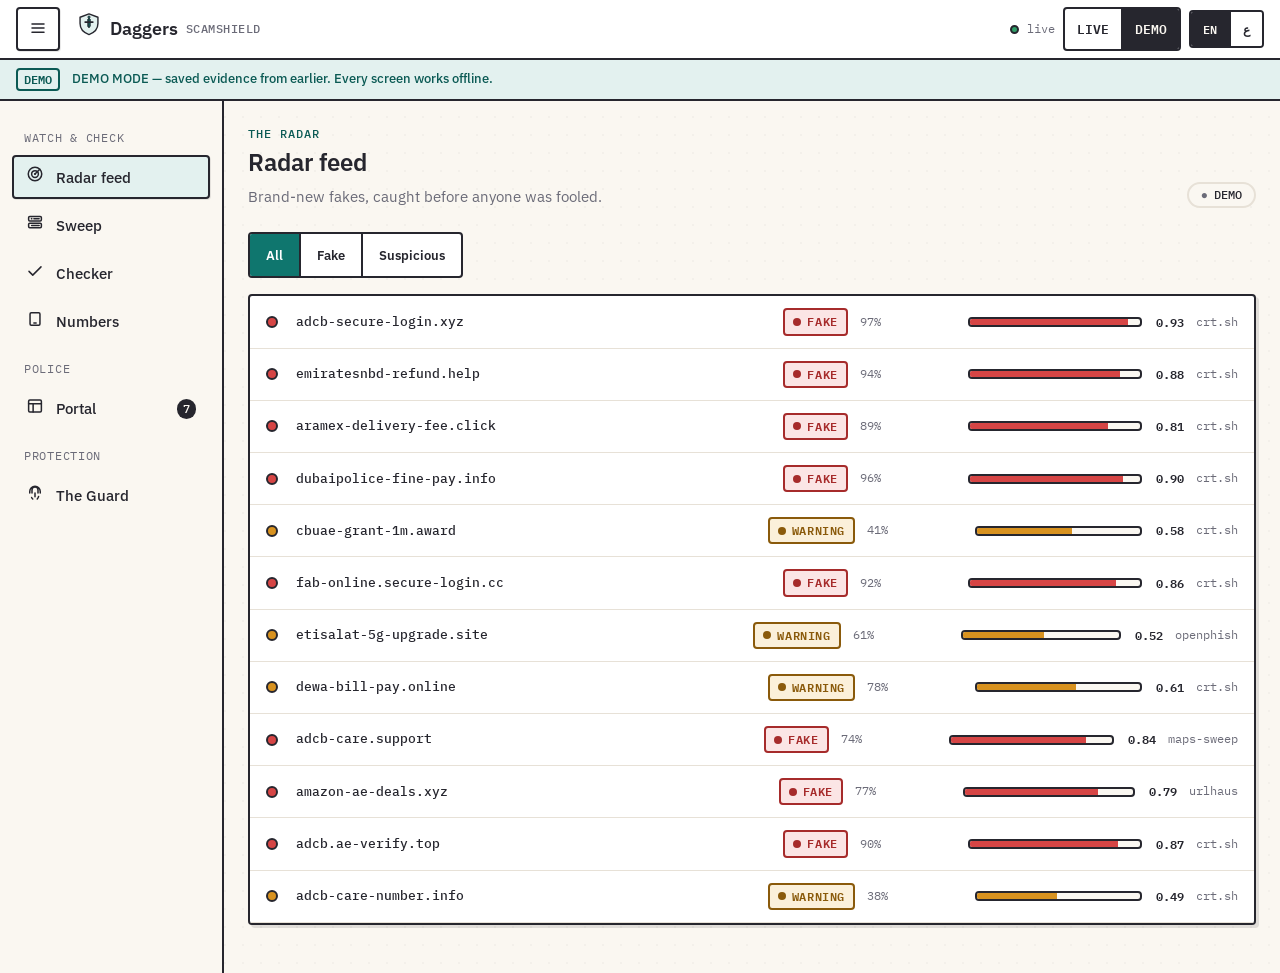
==== web/index.html @ d9a56992 "Integrate WS2 Shield and WS3 Face with WS1 brain Pulls the mohammed and azhar teammate branches into" ====
<!doctype html>
<html lang="en" dir="ltr">
<head>
  <meta charset="utf-8">
  <meta name="viewport" content="width=device-width, initial-scale=1, viewport-fit=cover">
  <title>Daggers — SCAMSHIELD</title>
  <meta name="description" content="Daggers protects people from scam websites, messages, and numbers — and reports confirmed scams to Abu Dhabi Police with the evidence attached.">
  <meta name="theme-color" content="#0F766E">
  <meta name="color-scheme" content="light">
  <link rel="manifest" href="./manifest.json">
  <link rel="icon" href="./icons/icon-192.png" sizes="192x192">
  <link rel="apple-touch-icon" href="./icons/apple-touch-icon.png">
  <meta name="apple-mobile-web-app-capable" content="yes">
  <meta name="apple-mobile-web-app-title" content="Daggers">
  <link rel="stylesheet" href="./css/tokens.css">
  <link rel="stylesheet" href="./css/base.css">
  <link rel="stylesheet" href="./css/layout.css">
  <link rel="stylesheet" href="./css/components.css">
  <script src="./config.js"></script>
</head>
<body>
  <a class="skip-link" href="#main" data-i18n="common.skipToContent">Skip to content</a>

  <header class="topbar">
    <button class="icon-btn menu-btn" id="menuBtn" data-i18n-aria="common.menu" aria-label="Menu" aria-controls="nav" aria-expanded="false">
      <span data-icon="menu"></span>
    </button>
    <a class="brand" href="#/feed" aria-label="Daggers">
      <span id="brandMark" aria-hidden="true"></span>
      <span class="brand-name" data-i18n="common.appName">Daggers</span>
      <span class="brand-sub" id="brandSub">SCAMSHIELD</span>
    </a>
    <span class="topbar-spacer"></span>
    <div class="topbar-cluster">
      <span class="heartbeat" id="heartbeat" title="live">
        <span class="dot" aria-hidden="true"></span>
        <span class="hb-label mono" id="hbLabel">live</span>
      </span>
      <div class="seg" id="modeToggle" role="group" data-i18n-aria="top.modeLive" aria-label="Mode">
        <button type="button" data-mode="live" aria-pressed="true">LIVE</button>
        <button type="button" data-mode="demo" aria-pressed="false">DEMO</button>
      </div>
      <div class="lang-switch" id="langSwitch" role="group" data-i18n-aria="top.switchLang" aria-label="Language">
        <button type="button" data-lang="en" aria-pressed="true">EN</button>
        <button type="button" data-lang="ar" aria-pressed="false" lang="ar">ع</button>
      </div>
    </div>
  </header>

  <div class="banner" id="banner" role="status">
    <span class="banner-tag" id="bannerTag">OFFLINE</span>
    <span id="bannerText"></span>
  </div>

  <nav class="nav" id="nav" data-i18n-aria="common.menu" aria-label="Main">
    <span class="nav-group-label" data-i18n="nav.groupWatch">Watch &amp; check</span>
    <a class="nav-link" href="#/feed" data-nav="feed"><span data-icon="radar"></span><span data-i18n="nav.feed">Radar feed</span></a>
    <a class="nav-link" href="#/sweep" data-nav="sweep"><span data-icon="sweep"></span><span data-i18n="nav.sweep">Sweep</span></a>
    <a class="nav-link" href="#/check" data-nav="check"><span data-icon="check"></span><span data-i18n="nav.check">Checker</span></a>
    <a class="nav-link" href="#/number" data-nav="number"><span data-icon="phone"></span><span data-i18n="nav.number">Numbers</span></a>
    <span class="nav-group-label" data-i18n="nav.groupPolice">Police</span>
    <a class="nav-link" href="#/portal" data-nav="portal"><span data-icon="portal"></span><span data-i18n="nav.portal">Portal</span><span class="nav-badge" id="navReportCount" hidden></span></a>
    <span class="nav-group-label" data-i18n="nav.groupGuard">Guard</span>
    <a class="nav-link" href="#/guard" data-nav="guard"><span data-icon="finger"></span><span data-i18n="nav.guard">The Guard</span></a>
  </nav>
  <div class="nav-scrim" id="navScrim"></div>

  <main class="main" id="main" tabindex="-1">
    <noscript><div class="card"><h1>Daggers</h1><p>Please enable JavaScript — the Daggers console is a small app that runs in your browser.</p></div></noscript>
    <div id="view" aria-live="polite"></div>
  </main>

  <script type="module">
    import { boot } from "./js/app.js";
    boot().catch((err) => {
      console.error(err);
      const v = document.getElementById("view");
      if (v) v.innerHTML = `<div class="card"><h1>Daggers</h1><p>The app didn't start. Reload the page to try again.</p></div>`;
    });
    if ("serviceWorker" in navigator) {
      window.addEventListener("load", () => {
        navigator.serviceWorker.register("./sw.js").catch(() => { /* fine without SW */ });
      });
    }
  </script>
</body>
</html>
---- web/css/tokens.css ----
/* ============================================================
   Daggers · Design System — "Neo-Outline Soft" (light only)
   ★ THE single source of truth. No raw hex outside this file.
   Consumed by: base.css · layout.css · components.css · js
   ============================================================ */

:root {
  /* ---- paper & ink ------------------------------------------------ */
  --paper:        #FAF7F1;   /* warm cream canvas — never pure white full-bleed */
  --surface:      #FFFFFF;   /* cards */
  --ink:          #26262E;   /* text + outlines (soft ink, NOT #000) */
  --ink-muted:    #6B6B78;   /* secondary text (5.25:1 on surface, 4.91:1 on paper) */
  --line-soft:    #E7E1D7;   /* dividers only; outlines use --ink */

  /* ---- accent ----------------------------------------------------- */
  --accent:       #0F766E;   /* calm teal — primary actions, focus (5.47:1 white text) */
  --accent-tint:  #E3F1EF;
  --accent-deep:  #0B5A54;   /* pressed / text-on-tint (6.95:1) */

  /* ---- the four tags (base = large text/dots only) ---------------- */
  --tag-safe:      #2F9E68;  --tag-safe-bg:      #E4F4EB;
  --tag-warn:      #D8921F;  --tag-warn-bg:      #FBF0DA;
  --tag-mislead:   #D96F32;  --tag-mislead-bg:   #FBE9DC;
  --tag-fake:      #D64545;  --tag-fake-bg:      #FBE5E5;
  /* text-safe variants (≥4.5:1 on their own bg and on paper/surface).
     Rule: the spec hues above paint dots / bars / 4px rules (≥3:1, non-text);
     tag TEXT always uses these -ink variants so small type clears 4.5:1. */
  --tag-safe-ink:    #1F7A4C;  /* 4.67:1 on safe-bg — tag TEXT uses this, spec hue is 2.97:1 */
  --tag-warn-ink:    #8A5A0B;  /* 5.24:1 on warn-bg  */
  --tag-mislead-ink: #A34A16;  /* 5.01:1 on mislead-bg */
  --tag-fake-ink:    #A62B2B;  /* 5.81:1 on fake-bg  */
  /* neutral / unknown */
  --tag-unknown:    #6B6B78;  --tag-unknown-bg:  #F1EDE5;
  --tag-unknown-ink:#55555F;

  /* ---- butter (offline / error banner) ---------------------------- */
  --butter:       #F6C445;  --butter-tint: #FCF3D7;  --butter-ink: #6B4C05;

  /* ---- structure -------------------------------------------------- */
  --border:       2px solid var(--ink);
  --border-soft:  2px solid var(--line-soft);
  --radius:       4px;
  --shadow:       3px 3px 0 rgba(38, 38, 46, 0.12);   /* hard offset, ZERO blur */
  --shadow-lift:  5px 5px 0 rgba(38, 38, 46, 0.16);   /* paper-lift hover     */
  --shadow-press: 1px 1px 0 rgba(38, 38, 46, 0.10);

  /* ---- spacing scale (4px base) ----------------------------------- */
  --s1: 4px;  --s2: 8px;  --s3: 12px; --s4: 16px;
  --s5: 24px; --s6: 32px; --s7: 48px;

  /* ---- type ------------------------------------------------------- */
  --font-sans: "Plex Sans", "Plex Sans Arabic", system-ui, sans-serif;
  --font-ar:   "Plex Sans Arabic", "Plex Sans", system-ui, sans-serif;
  --font-mono: "Plex Mono", ui-monospace, SFMono-Regular, Menlo, monospace;

  --fs-xs:   0.75rem;   /* 12 · mono labels, chips        */
  --fs-sm:   0.8125rem; /* 13 · secondary                  */
  --fs-md:   0.9375rem; /* 15 · body                       */
  --fs-lg:   1.125rem;  /* 18 · card titles                */
  --fs-xl:   1.5rem;    /* 24 · screen titles              */
  --fs-2xl:  2rem;      /* 32 · verdict headline           */
  --fs-3xl:  2.75rem;   /* 44 · hero tag                   */

  --lh-body: 1.55;  --lh-ar-body: 1.75;
  --lh-head: 1.25;  --lh-ar-head: 1.35;

  /* ---- motion ----------------------------------------------------- */
  --dur: 160ms ease-out;
  --dur-slow: 320ms ease-out;

  /* ---- layout ----------------------------------------------------- */
  --topbar-h: 60px;
  --nav-w: 224px;          /* drawer width under 1000px */
  --content-max: 1180px;

  /* ---- dot grid texture (3% ink) ---------------------------------- */
  --dot-grid: radial-gradient(rgba(38, 38, 46, 0.03) 1px, transparent 1px);
}

/* ---------- fonts: self-hosted woff2 only, no CDN ever ------------ */
@font-face { font-family: "Plex Sans"; font-style: normal; font-weight: 400; font-display: swap;
  src: url("../fonts/plex-sans-400.woff2") format("woff2"); }
@font-face { font-family: "Plex Sans"; font-style: normal; font-weight: 500; font-display: swap;
  src: url("../fonts/plex-sans-500.woff2") format("woff2"); }
@font-face { font-family: "Plex Sans"; font-style: normal; font-weight: 600; font-display: swap;
  src: url("../fonts/plex-sans-600.woff2") format("woff2"); }
@font-face { font-family: "Plex Sans"; font-style: normal; font-weight: 700; font-display: swap;
  src: url("../fonts/plex-sans-700.woff2") format("woff2"); }

@font-face { font-family: "Plex Mono"; font-style: normal; font-weight: 400; font-display: swap;
  src: url("../fonts/plex-mono-400.woff2") format("woff2"); }
@font-face { font-family: "Plex Mono"; font-style: normal; font-weight: 500; font-display: swap;
  src: url("../fonts/plex-mono-500.woff2") format("woff2"); }
@font-face { font-family: "Plex Mono"; font-style: normal; font-weight: 600; font-display: swap;
  src: url("../fonts/plex-mono-600.woff2") format("woff2"); }

@font-face { font-family: "Plex Sans Arabic"; font-style: normal; font-weight: 400; font-display: swap;
  src: url("../fonts/plex-arabic-400.woff2") format("woff2"); }
@font-face { font-family: "Plex Sans Arabic"; font-style: normal; font-weight: 500; font-display: swap;
  src: url("../fonts/plex-arabic-500.woff2") format("woff2"); }
@font-face { font-family: "Plex Sans Arabic"; font-style: normal; font-weight: 600; font-display: swap;
  src: url("../fonts/plex-arabic-600.woff2") format("woff2"); }
@font-face { font-family: "Plex Sans Arabic"; font-style: normal; font-weight: 700; font-display: swap;
  src: url("../fonts/plex-arabic-700.woff2") format("woff2"); }
---- web/css/base.css ----
/* ============================================================
   Daggers · base — reset · typography (EN/AR rules) · a11y
   ============================================================ */

*, *::before, *::after { box-sizing: border-box; }

html { -webkit-text-size-adjust: 100%; text-size-adjust: 100%; }

body {
  margin: 0;
  min-height: 100dvh;
  background-color: var(--paper);
  background-image: var(--dot-grid);
  background-size: 18px 18px;
  color: var(--ink);
  font-family: var(--font-sans);
  font-size: var(--fs-md);
  line-height: var(--lh-body);
  -webkit-font-smoothing: antialiased;
  text-rendering: optimizeLegibility;
}

/* ---------- AR typography contract (WS3 §6) ---------------- */
html[lang="ar"] body {
  font-family: var(--font-ar);
  line-height: var(--lh-ar-body);
  letter-spacing: 0;
}
html[lang="ar"] h1, html[lang="ar"] h2, html[lang="ar"] h3, html[lang="ar"] h4 {
  font-family: var(--font-ar);
  line-height: var(--lh-ar-head);
  letter-spacing: 0;
  font-style: normal;            /* no italics in AR — weight/color only */
}
html[lang="ar"] em, html[lang="ar"] i { font-style: normal; }
html[lang="ar"] .mono, html[lang="ar"] code { font-family: var(--font-mono); letter-spacing: 0; }

h1, h2, h3, h4 { margin: 0 0 var(--s3); line-height: var(--lh-head); }
h1 { font-size: var(--fs-xl); font-weight: 600; }
h2 { font-size: var(--fs-lg); font-weight: 600; }
h3 { font-size: var(--fs-md); font-weight: 600; }
p  { margin: 0 0 var(--s3); }
p:last-child { margin-bottom: 0; }

a { color: var(--accent); text-underline-offset: 2px; }
a:hover { color: var(--accent-deep); }

/* ---------- mono data (domains, scores, labels) ------------ */
.mono { font-family: var(--font-mono); font-variant-ligatures: none; }

/* never let a mono token break mid-word inside an RTL paragraph */
.mono, .tag, .chip, .ltr { unicode-bidi: plaintext; }

/* LTR islands: domains, urls, numbers, phones, score digits */
.ltr { direction: ltr; unicode-bidi: isolate; }

/* ---------- focus: visible, 3px accent, offset 2 ----------- */
:focus-visible {
  outline: 3px solid var(--accent);
  outline-offset: 2px;
  border-radius: var(--radius);
}
:focus:not(:focus-visible) { outline: none; }

/* ---------- selection -------------------------------------- */
::selection { background: var(--accent-tint); color: var(--ink); }

/* ---------- scrollbars (subtle, not neon) ------------------- */
* { scrollbar-width: thin; scrollbar-color: var(--line-soft) transparent; }

/* ---------- utilities (few, deliberate) --------------------- */
.visually-hidden {
  position: absolute !important; width: 1px; height: 1px;
  padding: 0; margin: -1px; overflow: hidden; clip: rect(0 0 0 0);
  white-space: nowrap; border: 0;
}
.skip-link {
  position: absolute; inset-inline-start: var(--s4); top: -48px;
  background: var(--ink); color: var(--paper);
  padding: var(--s2) var(--s4); border-radius: var(--radius);
  z-index: 999; transition: top var(--dur);
}
.skip-link:focus { top: var(--s3); color: var(--paper); }
.muted { color: var(--ink-muted); }
.nowrap { white-space: nowrap; }
.grow { flex: 1 1 auto; min-width: 0; }

/* ---------- reduced motion: kill lift/press/stream ---------- */
@media (prefers-reduced-motion: reduce) {
  *, *::before, *::after {
    animation-duration: 0.01ms !important;
    animation-iteration-count: 1 !important;
    transition-duration: 0.01ms !important;
    scroll-behavior: auto !important;
  }
}
---- web/css/layout.css ----
/* ============================================================
   Daggers · layout — app shell grid · LOGICAL PROPERTIES ONLY
   (margin-inline-*, inset-inline-*, text-align:start — never left/right)
   ============================================================ */

body {
  display: grid;
  grid-template-areas:
    "topbar topbar"
    "banner banner"
    "nav    main";
  grid-template-columns: 224px minmax(0, 1fr);
  grid-template-rows: var(--topbar-h) auto 1fr;
  min-height: 100dvh;
}

/* ---------------- topbar ---------------------------------- */
.topbar {
  grid-area: topbar;
  position: sticky; top: 0; z-index: 50;
  display: flex; align-items: center; gap: var(--s4);
  padding-inline: var(--s4);
  background: var(--surface);
  border-block-end: var(--border);
}

.brand {
  display: inline-flex; align-items: center; gap: var(--s2);
  font-weight: 600; font-size: var(--fs-lg);
  color: var(--ink); text-decoration: none;
  white-space: nowrap;
}
.brand svg { flex: none; }
.brand .brand-sub {
  font-family: var(--font-mono); font-size: var(--fs-xs); font-weight: 500;
  color: var(--ink-muted); letter-spacing: 0.04em;
}
html[lang="ar"] .brand .brand-sub { letter-spacing: 0; }

.topbar-spacer { flex: 1 1 auto; }
.topbar-cluster { display: flex; align-items: center; gap: var(--s2); }

/* heartbeat dot */
.heartbeat { display: inline-flex; align-items: center; gap: var(--s2);
  font-family: var(--font-mono); font-size: var(--fs-xs); color: var(--ink-muted); }
.heartbeat .dot {
  width: 9px; height: 9px; border-radius: 50%;
  background: var(--tag-safe); border: 2px solid var(--ink);
  animation: pulse 2.2s ease-in-out infinite;
}
.heartbeat.is-down .dot { background: var(--tag-fake); animation: none; }
@keyframes pulse { 0%,100% { transform: scale(1); } 50% { transform: scale(1.35); } }

/* ---------------- nav (rail on desktop) -------------------- */
.nav {
  grid-area: nav;
  padding: var(--s4) var(--s3) var(--s6);
  border-inline-end: var(--border);
  background: var(--paper);
  display: flex; flex-direction: column; gap: var(--s1);
  overflow-y: auto;
}
.nav-group-label {
  font-family: var(--font-mono); font-size: var(--fs-xs); color: var(--ink-muted);
  letter-spacing: 0.06em; text-transform: uppercase;
  padding: var(--s3) var(--s3) var(--s1);
}
html[lang="ar"] .nav-group-label { letter-spacing: 0; }
.nav-link {
  display: flex; align-items: center; gap: var(--s3);
  min-height: 44px; padding: var(--s2) var(--s3);
  border: 2px solid transparent; border-radius: var(--radius);
  color: var(--ink); text-decoration: none; font-weight: 500;
  transition: background var(--dur), border-color var(--dur);
}
.nav-link svg { flex: none; }
.nav-link:hover { background: var(--accent-tint); }
.nav-link[aria-current="page"] {
  background: var(--accent-tint); border-color: var(--ink);
  box-shadow: var(--shadow-press);
}
.nav-link { flex-wrap: nowrap; white-space: nowrap; }
.nav-link .nav-badge {
  margin-inline-start: auto;
  font-family: var(--font-mono); font-size: var(--fs-xs);
  background: var(--ink); color: var(--paper);
  padding: 1px 6px; border-radius: 999px;
}

/* ---------------- main ------------------------------------- */
.main {
  grid-area: main;
  width: 100%; max-width: var(--content-max);
  margin-inline: auto;
  padding: var(--s5) var(--s5) var(--s7);
  min-width: 0;
}

.page-head { display: flex; align-items: end; justify-content: space-between; gap: var(--s4);
  margin-block-end: var(--s5); flex-wrap: wrap; }
.page-head h1 { margin: 0; }
.page-head .page-kicker {
  font-family: var(--font-mono); font-size: var(--fs-xs); font-weight: 500;
  color: var(--accent-deep); text-transform: uppercase; letter-spacing: 0.08em;
  margin-block-end: var(--s1);
}
html[lang="ar"] .page-head .page-kicker { letter-spacing: 0; }

/* ---------------- banner (offline / demo) ------------------ */
.banner {
  grid-area: banner;
  display: none;
  align-items: center; gap: var(--s3);
  padding: var(--s2) var(--s4);
  background: var(--butter-tint); color: var(--butter-ink);
  border-block-end: var(--border);
  font-size: var(--fs-sm); font-weight: 500;
}
.banner.is-on { display: flex; }
.banner.is-demo { background: var(--accent-tint); color: var(--accent-deep); }
.banner .banner-tag {
  font-family: var(--font-mono); font-size: var(--fs-xs); font-weight: 600;
  border: 2px solid currentColor; border-radius: var(--radius);
  padding: 0 6px; flex: none;
}

/* ---------------- responsive -------------------------------- */
@media (max-width: 999px) {
  body { grid-template-columns: minmax(0, 1fr); grid-template-areas:
    "topbar" "banner" "main"; }
  .nav {
    position: fixed; inset-block: 0; inset-inline-start: 0; z-index: 80;
    width: min(320px, 86vw);
    border-inline-end: var(--border);
    box-shadow: var(--shadow-lift);
    transform: translateX(-105%);
    transition: transform var(--dur-slow);
    padding-block-start: calc(var(--topbar-h) + var(--s3));
  }
  html[dir="rtl"] .nav { transform: translateX(105%); }
  .nav.is-open, html[dir="rtl"] .nav.is-open { transform: translateX(0); }
  .nav-scrim {
    position: fixed; inset: 0; z-index: 70;
    background: rgba(38, 38, 46, 0.28);
    display: none;
  }
  .nav-scrim.is-open { display: block; }
  .main { padding: var(--s4) var(--s4) var(--s7); }
  .menu-btn { display: inline-flex; }
}
@media (min-width: 1000px) {
  .menu-btn { display: none; }
  .nav-scrim { display: none !important; }
}
@media (max-width: 640px) {
  .topbar { gap: var(--s2); padding-inline: var(--s3); }
  .brand .brand-sub { display: none; }
  .heartbeat .hb-label { display: none; }
  .page-head { margin-block-end: var(--s4); }
}

/* ---------------- grids used by views ----------------------- */
.grid-2 { display: grid; grid-template-columns: repeat(2, minmax(0, 1fr)); gap: var(--s4); }
.grid-3 { display: grid; grid-template-columns: repeat(3, minmax(0, 1fr)); gap: var(--s4); }
.split { display: grid; grid-template-columns: minmax(0, 1fr) minmax(0, 1fr); gap: var(--s4); }
@media (max-width: 860px) { .grid-2, .grid-3, .split { grid-template-columns: minmax(0, 1fr); } }

.stack { display: flex; flex-direction: column; gap: var(--s4); }
.row { display: flex; align-items: center; gap: var(--s2); flex-wrap: wrap; }
.row-end { margin-inline-start: auto; }
---- web/css/components.css ----
/* ============================================================
   Daggers · components — cards · tags · buttons · chips · tables
   Everything here uses var(--…) tokens only. Logical properties only.
   ============================================================ */

/* ---------------- card ------------------------------------- */
.card {
  background: var(--surface);
  border: var(--border);
  border-radius: var(--radius);
  box-shadow: var(--shadow);
  padding: var(--s4);
}
.card.tight { padding: var(--s3); }
.card.flush { padding: 0; overflow: hidden; }
.card-title {
  display: flex; align-items: center; gap: var(--s2);
  font-weight: 600; margin-block-end: var(--s3);
}
.card-title .card-kicker {
  font-family: var(--font-mono); font-size: var(--fs-xs); font-weight: 500;
  color: var(--ink-muted); margin-inline-start: auto; text-transform: uppercase;
  letter-spacing: 0.06em;
}
html[lang="ar"] .card-title .card-kicker { letter-spacing: 0; }

/* paper-lift interaction (only where a card is actionable) */
.card.is-action { transition: transform var(--dur), box-shadow var(--dur); }
.card.is-action:hover { transform: translate(-2px, -2px); box-shadow: var(--shadow-lift); }

/* ---------------- buttons ----------------------------------- */
.btn {
  display: inline-flex; align-items: center; justify-content: center; gap: var(--s2);
  min-height: 44px; padding: var(--s2) var(--s4);
  font: 600 var(--fs-md)/1.2 var(--font-sans);
  color: var(--ink); background: var(--surface);
  border: var(--border); border-radius: var(--radius);
  box-shadow: var(--shadow); cursor: pointer;
  transition: transform var(--dur), box-shadow var(--dur), background var(--dur);
  text-decoration: none; user-select: none; white-space: nowrap;
}
html[lang="ar"] .btn { font-family: var(--font-ar); }
.btn:hover { transform: translate(-1px, -1px); box-shadow: var(--shadow-lift); }
.btn:active { transform: translate(2px, 2px); box-shadow: none; }
.btn[disabled] { opacity: 0.55; cursor: not-allowed; transform: none; box-shadow: var(--shadow-press); }

.btn-primary { background: var(--accent); color: var(--surface); }
.btn-primary:hover { background: var(--accent-deep); }
.btn-ink { background: var(--ink); color: var(--paper); }
.btn-danger { background: var(--tag-fake); color: var(--surface); }
.btn-ghost { background: transparent; box-shadow: none; border-color: transparent; }
.btn-ghost:hover { background: var(--accent-tint); box-shadow: none; transform: none; }
.btn-sm { min-height: 36px; padding: var(--s1) var(--s3); font-size: var(--fs-sm); }
.btn-lg { min-height: 52px; padding: var(--s3) var(--s5); font-size: var(--fs-lg); }
.btn-block { display: flex; width: 100%; }
.btn .btn-ico { flex: none; }

/* mechanical press for pressable rows */
.pressable { transition: transform var(--dur), box-shadow var(--dur); }
.pressable:active { transform: translate(2px, 2px); box-shadow: none; }

/* ---------------- sticker tags (the four) ------------------- */
.tag {
  display: inline-flex; align-items: center; gap: 6px;
  padding: 2px var(--s2);
  border: 2px solid currentColor; border-radius: var(--radius);
  font-family: var(--font-mono); font-size: var(--fs-xs); font-weight: 600;
  letter-spacing: 0.05em; text-transform: uppercase;
  white-space: nowrap; line-height: 1.6;
}
html[lang="ar"] .tag { letter-spacing: 0; font-family: var(--font-ar); font-size: var(--fs-sm); font-weight: 600; }
.tag .tag-dot { width: 8px; height: 8px; border-radius: 50%; background: currentColor; flex: none; }

.tag-safe      { color: var(--tag-safe-ink);    background: var(--tag-safe-bg); }
.tag-warning   { color: var(--tag-warn-ink);    background: var(--tag-warn-bg); }
.tag-misleading{ color: var(--tag-mislead-ink); background: var(--tag-mislead-bg); }
.tag-fake      { color: var(--tag-fake-ink);    background: var(--tag-fake-bg); }
.tag-unknown   { color: var(--tag-unknown-ink); background: var(--tag-unknown-bg); }
.tag-lg { font-size: var(--fs-md); padding: var(--s1) var(--s3); }
.tag-xl { font-size: var(--fs-xl); padding: var(--s2) var(--s5); border-width: 3px; }

/* raw dot (feed rows) */
.dot-tag { width: 12px; height: 12px; border-radius: 50%; border: 2px solid var(--ink); flex: none; }
.dot-safe { background: var(--tag-safe); }
.dot-warning { background: var(--tag-warn); }
.dot-misleading { background: var(--tag-mislead); }
.dot-fake { background: var(--tag-fake); }
.dot-unknown { background: var(--tag-unknown); }

/* ---------------- chips (mono data) ------------------------- */
.chip {
  display: inline-flex; align-items: center; gap: 6px;
  font-family: var(--font-mono); font-size: var(--fs-xs); font-weight: 500;
  color: var(--ink); background: var(--paper);
  border: 2px solid var(--line-soft); border-radius: 999px;
  padding: 2px var(--s3); max-width: 100%;
}
.chip .chip-k { color: var(--ink-muted); }
.chip-reason { border-radius: var(--radius); border-color: var(--ink); background: var(--surface); }
.chips { display: flex; flex-wrap: wrap; gap: var(--s2); }

/* ---------------- forms ------------------------------------ */
.field { display: flex; flex-direction: column; gap: var(--s2); }
.field label, .field-label {
  font-weight: 600; font-size: var(--fs-sm); color: var(--ink);
}
.input, .textarea, .select {
  width: 100%; min-height: 48px;
  padding: var(--s3);
  font: 500 var(--fs-md)/1.4 var(--font-mono);
  color: var(--ink); background: var(--surface);
  border: var(--border); border-radius: var(--radius);
  box-shadow: var(--shadow-press);
}
.textarea { min-height: 96px; resize: vertical; }
.input::placeholder, .textarea::placeholder { color: var(--ink-muted); font-family: var(--font-sans); }
.input:focus, .textarea:focus, .select:focus { outline: 3px solid var(--accent); outline-offset: 1px; }
.input[dir="ltr"] { text-align: start; }
.field-hint { font-size: var(--fs-xs); color: var(--ink-muted); }
.input-row { display: flex; gap: var(--s2); }
.input-row .input { flex: 1 1 auto; min-width: 0; }
@media (max-width: 560px) { .input-row { flex-direction: column; } .input-row .btn { width: 100%; } }

/* ---------------- toggle (mode, langs) ---------------------- */
.seg {
  display: inline-flex; border: var(--border); border-radius: var(--radius);
  overflow: hidden; background: var(--surface);
}
.seg button {
  min-height: 40px; padding: var(--s1) var(--s3);
  border: 0; background: transparent; cursor: pointer;
  font: 600 var(--fs-sm)/1 var(--font-mono); color: var(--ink);
}
.seg button + button { border-inline-start: 2px solid var(--ink); }
.seg button[aria-pressed="true"] { background: var(--ink); color: var(--paper); }
.seg button:hover:not([aria-pressed="true"]) { background: var(--accent-tint); }

/* ---------------- tables ----------------------------------- */
.table-wrap { overflow-x: auto; }
.table { width: 100%; border-collapse: collapse; font-size: var(--fs-sm); }
.table th {
  font-family: var(--font-mono); font-size: var(--fs-xs); font-weight: 500;
  color: var(--ink-muted); text-transform: uppercase; letter-spacing: 0.06em;
  text-align: start; padding: var(--s2) var(--s3);
  border-block-end: var(--border);
  white-space: nowrap;
}
html[lang="ar"] .table th { letter-spacing: 0; font-family: var(--font-ar); }
.table td { padding: var(--s3); border-block-end: 1px solid var(--line-soft); vertical-align: middle; }
.table tbody tr { cursor: pointer; transition: background var(--dur); }
.table tbody tr:hover { background: var(--accent-tint); }
.table tbody tr[aria-selected="true"] { background: var(--accent-tint); box-shadow: inset 3px 0 0 var(--accent); }
html[dir="rtl"] .table tbody tr[aria-selected="true"] { box-shadow: inset -3px 0 0 var(--accent); }
.table .col-domain { font-family: var(--font-mono); direction: ltr; unicode-bidi: isolate; text-align: start; }

/* ---------------- status stepper (QUEUED→SUBMITTED→SEEN) ---- */
.stepper { display: inline-flex; align-items: center; gap: 0; }
.stepper .step {
  display: inline-flex; align-items: center; gap: 6px;
  font-family: var(--font-mono); font-size: var(--fs-xs); font-weight: 600;
  color: var(--ink-muted); padding: 2px var(--s2);
  border: 2px solid var(--line-soft); border-radius: 999px; background: var(--surface);
}
.stepper .step.is-done { color: var(--accent-deep); border-color: var(--accent); background: var(--accent-tint); }
.stepper .step.is-current { color: var(--surface); border-color: var(--ink); background: var(--ink); }
.stepper .step-line { width: 14px; height: 2px; background: var(--line-soft); }
.stepper .step-line.is-done { background: var(--accent); }
/* compact mode for dense tables: history = dots, current = chip */
/* NOTE: do NOT zero font-size here — it inflates the inline-block via strut.
   Hide the label element instead (display:none) and let the 12px circle stand. */
.stepper.is-compact .step {
  letter-spacing: 0; padding: 0; width: 12px; height: 12px;
  border-radius: 50%; border-width: 2px; background: var(--surface);
  color: var(--line-soft);
  display: inline-flex; align-items: center; justify-content: center;
  line-height: 0; overflow: hidden;
}
.stepper.is-compact .step:not(.is-current) .step-label { display: none; }
.stepper.is-compact .step { position: relative; }
.stepper.is-compact .step.is-current .step-label { display: inline; }
.stepper.is-compact .step.is-done { background: var(--accent); border-color: var(--accent); color: var(--accent); }
.stepper.is-compact .step.is-current { color: var(--surface); }
.stepper.is-compact .step.is-current {
  width: auto; height: auto; font-size: var(--fs-xs);
  padding: 1px var(--s2); border-radius: 999px; background: var(--ink); color: var(--surface);
}
.stepper.is-compact .step-line { width: 8px; }

/* ---------------- score bar -------------------------------- */
.score-bar { display: flex; align-items: center; gap: var(--s2); min-width: 110px; }
.score-bar .track {
  position: relative; flex: 1 1 auto; height: 10px;
  background: var(--paper); border: 2px solid var(--ink); border-radius: var(--radius);
  overflow: hidden;
}
.score-bar .fill { position: absolute; inset-block: 0; inset-inline-start: 0; width: var(--w, 0%); }
.fill-safe { background: var(--tag-safe); }
.fill-warning { background: var(--tag-warn); }
.fill-misleading { background: var(--tag-mislead); }
.fill-fake { background: var(--tag-fake); }
.fill-unknown { background: var(--tag-unknown); }
.score-bar .val { font-family: var(--font-mono); font-size: var(--fs-xs); font-weight: 600; min-width: 34px; text-align: end; }

/* breakdown bars (finding view) */
.breakdown { display: flex; flex-direction: column; gap: var(--s2); }
.breakdown .bd-row { display: grid; grid-template-columns: minmax(120px, 1fr) 2fr 44px; gap: var(--s3); align-items: center; font-size: var(--fs-sm); }
.breakdown .bd-label { color: var(--ink); overflow: hidden; text-overflow: ellipsis; white-space: nowrap; }
.breakdown .bd-track { height: 12px; background: var(--paper); border: 2px solid var(--ink); border-radius: var(--radius); position: relative; overflow: hidden; }
.breakdown .bd-fill { position: absolute; inset-block: 0; inset-inline-start: 0; background: var(--accent); }
.breakdown .bd-val { font-family: var(--font-mono); font-size: var(--fs-xs); text-align: end; }

/* ---------------- feed rows -------------------------------- */
.feed-list { display: flex; flex-direction: column; }
.feed-row {
  display: grid;
  grid-template-columns: 18px minmax(0, 2.2fr) auto 96px minmax(90px, 1fr) auto;
  gap: var(--s3); align-items: center;
  padding: var(--s3) var(--s4);
  border-block-end: 1px solid var(--line-soft);
  cursor: pointer; text-decoration: none; color: var(--ink);
  transition: background var(--dur);
}
.feed-row:hover { background: var(--accent-tint); }
.feed-row:focus-visible { outline-offset: -3px; }
.feed-row .fr-domain { font-family: var(--font-mono); font-size: var(--fs-sm); font-weight: 500; direction: ltr; unicode-bidi: isolate; overflow: hidden; text-overflow: ellipsis; white-space: nowrap; }
.feed-row .fr-brand { font-size: var(--fs-sm); color: var(--ink-muted); }
.feed-row .fr-clone { font-family: var(--font-mono); font-size: var(--fs-xs); color: var(--ink-muted); }
.feed-row .fr-source { font-family: var(--font-mono); font-size: var(--fs-xs); color: var(--ink-muted); text-align: end; }
.feed-row.is-new { animation: newglow var(--dur-slow) ease-out 1; }
@keyframes newglow { from { background: var(--accent-tint); } to { background: transparent; } }
.feed-row .new-flag {
  font-family: var(--font-mono); font-size: 10px; font-weight: 600;
  color: var(--surface); background: var(--accent); border-radius: var(--radius);
  padding: 0 5px; margin-inline-start: var(--s2); vertical-align: 1px;
}
@media (max-width: 760px) {
  .feed-row { grid-template-columns: 18px minmax(0, 1fr) auto; grid-template-areas:
    "dot main tag" "dot meta meta"; row-gap: var(--s2); }
  .feed-row .fr-domain { grid-area: main; }
  .feed-row .tag-cell { grid-area: tag; }
  .feed-row .fr-brand, .feed-row .fr-clone, .feed-row .score-bar { grid-area: meta; display: none; }
  .feed-row .fr-source { display: none; }
}

/* ---------------- skeletons -------------------------------- */
.sk { position: relative; overflow: hidden; background: var(--line-soft); border-radius: var(--radius); }
.sk::after {
  content: ""; position: absolute; inset: 0;
  background: linear-gradient(90deg, transparent, rgba(250, 247, 241, 0.7), transparent);
  transform: translateX(-100%);
  animation: shimmer 1.3s ease-in-out infinite;
}
html[dir="rtl"] .sk::after { transform: translateX(100%); animation-name: shimmer-rtl; }
@keyframes shimmer { to { transform: translateX(100%); } }
@keyframes shimmer-rtl { to { transform: translateX(-100%); } }
.sk-line { height: 14px; margin-block: var(--s2); }
.sk-line.w-60 { width: 60%; } .sk-line.w-40 { width: 40%; } .sk-line.w-80 { width: 80%; }
.sk-card { height: 88px; }
.sk-row { height: 52px; margin-block-end: 1px; }

/* ---------------- empty state ------------------------------- */
.empty {
  display: flex; flex-direction: column; align-items: center; gap: var(--s3);
  padding: var(--s7) var(--s5); text-align: center; color: var(--ink-muted);
}
.empty .empty-art { color: var(--ink); opacity: 0.9; }
.empty .empty-title { font-weight: 600; font-size: var(--fs-lg); color: var(--ink); }
.empty p { max-width: 44ch; }

/* ---------------- toast ------------------------------------- */
.toast-host {
  position: fixed; inset-block-end: var(--s5); inset-inline-end: var(--s5);
  display: flex; flex-direction: column; gap: var(--s2); z-index: 200;
  max-width: min(380px, calc(100vw - 32px));
}
.toast {
  display: flex; align-items: start; gap: var(--s3);
  background: var(--ink); color: var(--paper);
  border: var(--border); border-radius: var(--radius);
  box-shadow: var(--shadow-lift);
  padding: var(--s3) var(--s4);
  font-size: var(--fs-sm); font-weight: 500;
  animation: toast-in var(--dur-slow) ease-out;
}
.toast .toast-tag { font-family: var(--font-mono); font-size: var(--fs-xs); font-weight: 600; color: var(--butter); flex: none; text-transform: uppercase; }
.toast.is-good .toast-tag { color: var(--tag-safe); }
.toast.is-bad .toast-tag { color: var(--tag-fake); }
.toast .toast-x { background: none; border: 0; color: inherit; cursor: pointer; opacity: 0.7; font-size: var(--fs-md); line-height: 1; padding: 2px; }
.toast .toast-x:hover { opacity: 1; }
@keyframes toast-in { from { transform: translateY(10px); opacity: 0; } to { transform: none; opacity: 1; } }
@media (max-width: 560px) {
  .toast-host { inset-inline: var(--s3); inset-block-end: var(--s4); max-width: none; }
}

/* ---------------- evidence frames --------------------------- */
.evidence-frame {
  border: var(--border); border-radius: var(--radius); overflow: hidden;
  background: var(--surface); box-shadow: var(--shadow);
}
.evidence-frame .ev-head {
  display: flex; align-items: center; gap: var(--s2);
  padding: var(--s2) var(--s3);
  border-block-end: var(--border);
  font-family: var(--font-mono); font-size: var(--fs-xs); font-weight: 600;
  text-transform: uppercase; letter-spacing: 0.05em;
}
html[lang="ar"] .evidence-frame .ev-head { letter-spacing: 0; font-family: var(--font-ar); }
.ev-head .ev-label { display: inline-flex; align-items: center; gap: 6px; }
.ev-pip { width: 10px; height: 10px; border-radius: 50%; border: 2px solid var(--ink); flex: none; }
.ev-pip.real { background: var(--tag-safe); }
.ev-pip.clone { background: var(--tag-fake); }
.evidence-frame img, .evidence-frame svg { display: block; width: 100%; height: auto; }
.ev-foot { padding: var(--s2) var(--s3); border-block-start: 1px solid var(--line-soft); font-size: var(--fs-xs); color: var(--ink-muted); }
.ev-foot .mono { color: var(--ink); }

/* ---------------- kv facts / timeline ----------------------- */
.kv { display: grid; grid-template-columns: minmax(96px, auto) 1fr; gap: var(--s2) var(--s4); font-size: var(--fs-sm); margin: 0; }
.kv dt { color: var(--ink-muted); }
.kv dd { margin: 0; font-family: var(--font-mono); font-size: var(--fs-xs); overflow-wrap: anywhere; }

.timeline { list-style: none; margin: 0; padding: 0; position: relative; }
.timeline li { position: relative; padding-inline-start: var(--s5); padding-block-end: var(--s4); }
.timeline li::before {
  content: ""; position: absolute; inset-inline-start: 4px; top: 6px;
  width: 10px; height: 10px; border-radius: 50%;
  background: var(--surface); border: 2px solid var(--ink);
}
.timeline li.is-key::before { background: var(--tag-fake); }
.timeline li::after {
  content: ""; position: absolute; inset-inline-start: 8px; top: 20px; bottom: 0;
  width: 2px; background: var(--line-soft);
}
.timeline li:last-child::after { display: none; }
.timeline .tl-when { font-family: var(--font-mono); font-size: var(--fs-xs); color: var(--ink-muted); display: block; }
.timeline .tl-what { font-size: var(--fs-sm); }

/* ---------------- sweep ------------------------------------- */
.pill-row { display: flex; flex-wrap: wrap; gap: var(--s2); }
.query-pill {
  display: inline-flex; align-items: center; gap: var(--s2);
  min-height: 40px; padding: var(--s1) var(--s3);
  background: var(--surface); border: 2px solid var(--ink); border-radius: 999px;
  font-size: var(--fs-sm); font-weight: 500; cursor: pointer;
  transition: transform var(--dur), box-shadow var(--dur), background var(--dur);
  box-shadow: var(--shadow-press);
}
.query-pill:hover { transform: translate(-1px, -1px); box-shadow: var(--shadow); background: var(--accent-tint); }
.query-pill .pill-lang { font-family: var(--font-mono); font-size: 10px; font-weight: 600; color: var(--ink-muted); border: 1px solid var(--line-soft); border-radius: 3px; padding: 0 4px; }

.sweep-results { display: flex; flex-direction: column; }
.sweep-row {
  display: grid; grid-template-columns: 34px minmax(0, 1fr) auto;
  gap: var(--s3); padding: var(--s3) var(--s4);
  border-block-end: 1px solid var(--line-soft);
  align-items: start;
  transition: background var(--dur-slow);
}
.sweep-row .sr-pos { font-family: var(--font-mono); font-size: var(--fs-xs); color: var(--ink-muted); padding-block-start: 2px; }
.sweep-row .sr-title { font-weight: 500; font-size: var(--fs-sm); }
.sweep-row .sr-title { unicode-bidi: plaintext; }
.sweep-row .sr-url { font-family: var(--font-mono); font-size: var(--fs-xs); color: var(--ink-muted); direction: ltr; unicode-bidi: isolate; overflow-wrap: anywhere; display: block; }
.sweep-row .sr-snippet { font-size: var(--fs-xs); color: var(--ink-muted); margin-block-start: var(--s1); unicode-bidi: plaintext; }
.sweep-row .sr-why { font-size: var(--fs-xs); color: var(--tag-fake-ink); margin-block-start: var(--s2); font-weight: 500; }
.sweep-row.is-fake { background: var(--tag-fake-bg); box-shadow: inset 4px 0 0 var(--tag-fake); }
html[dir="rtl"] .sweep-row.is-fake { box-shadow: inset -4px 0 0 var(--tag-fake); }
.sweep-row.is-mislead { background: var(--tag-mislead-bg); box-shadow: inset 4px 0 0 var(--tag-mislead); }
html[dir="rtl"] .sweep-row.is-mislead { box-shadow: inset -4px 0 0 var(--tag-mislead); }
.sweep-row.is-warn { background: var(--tag-warn-bg); box-shadow: inset 4px 0 0 var(--tag-warn); }
html[dir="rtl"] .sweep-row.is-warn { box-shadow: inset -4px 0 0 var(--tag-warn); }
.sweep-row .sr-tag-cell { min-width: 112px; text-align: end; }

/* ---------------- verdict hero (check / guard page) --------- */
.verdict-hero { display: flex; align-items: start; gap: var(--s4); flex-wrap: wrap; }
.verdict-hero .vh-body { flex: 1 1 320px; min-width: 0; }
.verdict-hero .vh-domain { font-family: var(--font-mono); font-size: var(--fs-lg); direction: ltr; unicode-bidi: isolate; overflow-wrap: anywhere; margin-block: var(--s2); }
.verdict-hero .vh-why { color: var(--ink-muted); }
.verdict-hero .vh-score { margin-block-start: var(--s3); }

/* offline note */
.note {
  display: flex; gap: var(--s2); align-items: start;
  background: var(--butter-tint); color: var(--butter-ink);
  border: 2px solid var(--butter); border-radius: var(--radius);
  padding: var(--s2) var(--s3); font-size: var(--fs-sm);
}
.note.note-teal { background: var(--accent-tint); color: var(--accent-deep); border-color: var(--accent); }

/* ---------------- stats / big numbers ------------------------ */
.stat { display: flex; flex-direction: column; gap: 2px; }
.stat .stat-num { font-family: var(--font-mono); font-size: var(--fs-2xl); font-weight: 600; line-height: 1.1; }
.stat .stat-label { font-size: var(--fs-xs); color: var(--ink-muted); }
.stat-row { display: grid; grid-template-columns: repeat(auto-fit, minmax(140px, 1fr)); gap: var(--s3); }

/* ---------------- AI panel (portal) -------------------------- */
.ai-panel { display: flex; flex-direction: column; gap: var(--s3); }
.ai-head { display: flex; align-items: center; gap: var(--s2); flex-wrap: wrap; }
.ai-badge {
  font-family: var(--font-mono); font-size: var(--fs-xs); font-weight: 600;
  border: 2px solid var(--accent); color: var(--accent-deep); background: var(--accent-tint);
  border-radius: var(--radius); padding: 0 6px; text-transform: uppercase; letter-spacing: 0.05em;
}
.ai-badge.is-fallback { border-color: var(--tag-warn); color: var(--tag-warn-ink); background: var(--tag-warn-bg); }
.ai-out {
  min-height: 120px;
  background: var(--paper);
  border: 2px dashed var(--line-soft);
  border-radius: var(--radius);
  padding: var(--s3) var(--s4);
  font-size: var(--fs-md);
  white-space: pre-wrap;
}
html[lang="ar"] .ai-out { line-height: var(--lh-ar-body); }
.ai-out.is-streaming::after {
  content: "▍"; color: var(--accent); animation: caret 1s steps(2) infinite; margin-inline-start: 2px;
}
@keyframes caret { 50% { opacity: 0; } }
.ai-out .ai-priority { font-family: var(--font-mono); font-weight: 600; }
.ai-actions { display: flex; flex-wrap: wrap; gap: var(--s2); }
.ai-empty { color: var(--ink-muted); font-size: var(--fs-sm); display: flex; align-items: center; gap: var(--s2); }

/* ---------------- tabs -------------------------------------- */
.tabs { display: inline-flex; border: var(--border); border-radius: var(--radius); background: var(--surface); overflow: hidden; }
.tabs [role="tab"] {
  min-height: 42px; padding: var(--s1) var(--s4); border: 0; background: transparent;
  font: 600 var(--fs-sm)/1 var(--font-sans); color: var(--ink); cursor: pointer;
}
html[lang="ar"] .tabs [role="tab"] { font-family: var(--font-ar); }
.tabs [role="tab"] + [role="tab"] { border-inline-start: 2px solid var(--ink); }
.tabs [role="tab"][aria-selected="true"] { background: var(--accent); color: var(--surface); }
.tabs [role="tab"]:hover:not([aria-selected="true"]) { background: var(--accent-tint); }

/* ---------------- language toggle ---------------------------- */
.lang-switch {
  display: inline-flex; border: var(--border); border-radius: var(--radius); overflow: hidden;
}
.lang-switch button {
  min-height: 34px; padding: 0 var(--s3); border: 0; background: var(--surface);
  font: 600 var(--fs-xs)/1 var(--font-mono); color: var(--ink); cursor: pointer;
}
.lang-switch button[aria-pressed="true"] { background: var(--ink); color: var(--paper); }
.lang-switch button + button { border-inline-start: 2px solid var(--ink); }

/* ---------------- icon buttons -------------------------------- */
.icon-btn {
  display: inline-flex; align-items: center; justify-content: center;
  width: 44px; height: 44px; flex: none;
  border: var(--border); border-radius: var(--radius); background: var(--surface);
  color: var(--ink); cursor: pointer; box-shadow: var(--shadow-press);
}
.icon-btn:hover { background: var(--accent-tint); }

/* print-safety for evidence export links */
@media print { .topbar, .nav, .toast-host { display: none !important; } }

/* ---------------- portal split layout ------------------------ */
.portal-split {
  display: grid;
  grid-template-columns: minmax(0, 1.15fr) minmax(400px, 0.85fr);
  gap: var(--s4);
  align-items: start;
}
@media (max-width: 1080px) { .portal-split { grid-template-columns: minmax(0, 1fr); } }
.portal-table td { padding: var(--s2) var(--s3); }
.portal-table .col-domain { max-width: 230px; }
.portal-table .cell-sub { display: block; font-size: var(--fs-xs); color: var(--ink-muted); margin-block-start: 2px; }
.portal-table .col-domain .ltr { display: inline-block; max-width: 100%; overflow: hidden; text-overflow: ellipsis; white-space: nowrap; vertical-align: bottom; }
.auto-chip {
  display: inline-block; margin-inline-start: 6px; vertical-align: 1px;
  font-family: var(--font-mono); font-size: 10px; color: var(--ink-muted);
  border: 1px solid var(--line-soft); border-radius: 3px; padding: 0 4px;
}
html[lang="ar"] .auto-chip { font-family: var(--font-ar); font-size: 10px; }
.ai-out { min-height: 84px; }
/* numbers/dates never reorder inside AR sentences */
html[lang="ar"] .kv dd, html[lang="ar"] .tl-when, html[lang="ar"] .muted .mono { unicode-bidi: plaintext; }
.lang-switch.is-ai button[aria-pressed="true"] { background: var(--accent); }

/* ---------------- narrow topbar (components load last) ------ */
@media (max-width: 640px) {
  .topbar-cluster { gap: 6px; }
  .heartbeat { display: none; }
  .seg button { min-height: 38px; padding-inline: 9px; font-size: 11px; }
  .lang-switch button { min-height: 32px; padding-inline: 8px; }
  .brand { font-size: var(--fs-md); }
  .brand svg { width: 22px; height: 22px; }
}
@media (max-width: 380px) {
  .brand-name { display: none; }
}

/* ---------------- a11y fixes (audit gate 2) ------------------
   · muted metadata must clear 4.5:1 on the tinted row backgrounds
   · table row actions need full tap height (44px) on touch */
.sweep-row .sr-pos,
.sweep-row .sr-url,
.sweep-row .sr-snippet { color: var(--ink); opacity: 0.82; }
.sweep-row.is-fake .sr-pos, .sweep-row.is-fake .sr-url, .sweep-row.is-fake .sr-snippet,
.sweep-row.is-warn .sr-pos, .sweep-row.is-warn .sr-url, .sweep-row.is-warn .sr-snippet,
.sweep-row.is-mislead .sr-pos, .sweep-row.is-mislead .sr-url, .sweep-row.is-mislead .sr-snippet {
  color: var(--ink); opacity: 1;
}
.portal-table tbody tr { height: 48px; }
.portal-table tbody tr td { padding-block: 10px; }
.portal-table .auto-chip { display: inline-flex; align-items: center; min-height: 22px; }
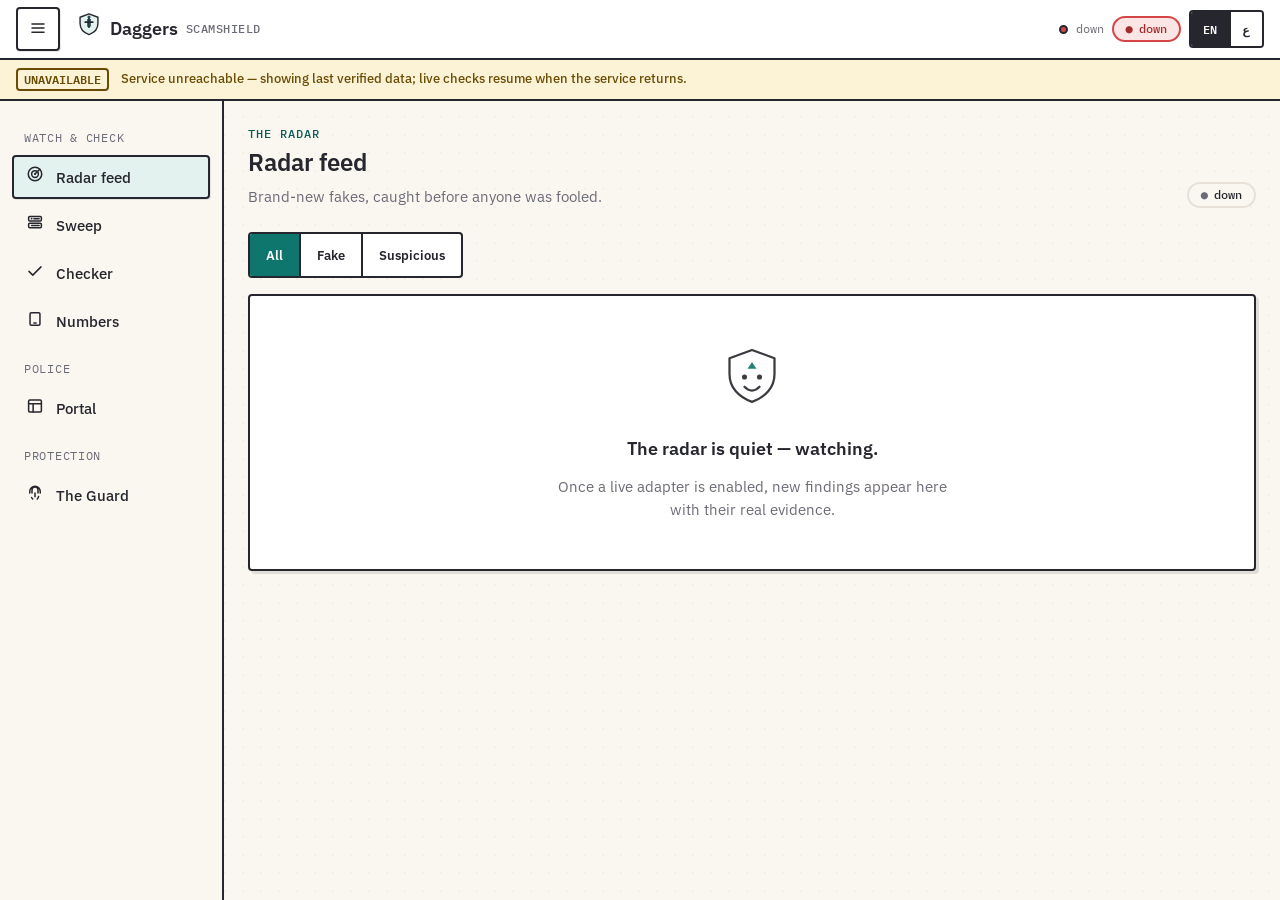
==== commit 56ff2c4d: "Remove all demo/seed data; run live-only with honest empty states Product runtime no longer carries " ====
--- a/web/index.html
+++ b/web/index.html
@@ -36,10 +36,10 @@
         <span class="dot" aria-hidden="true"></span>
         <span class="hb-label mono" id="hbLabel">live</span>
       </span>
-      <div class="seg" id="modeToggle" role="group" data-i18n-aria="top.modeLive" aria-label="Mode">
-        <button type="button" data-mode="live" aria-pressed="true">LIVE</button>
-        <button type="button" data-mode="demo" aria-pressed="false">DEMO</button>
-      </div>
+      <span class="chip" id="connectionChip" role="status" data-i18n-aria="top.modeLive" aria-label="LIVE">
+        <span class="chip-k" aria-hidden="true">●</span>
+        <span class="mono" id="connectionLabel" data-i18n="top.modeLive">LIVE</span>
+      </span>
       <div class="lang-switch" id="langSwitch" role="group" data-i18n-aria="top.switchLang" aria-label="Language">
         <button type="button" data-lang="en" aria-pressed="true">EN</button>
         <button type="button" data-lang="ar" aria-pressed="false" lang="ar">ع</button>
@@ -48,7 +48,7 @@
   </header>
 
   <div class="banner" id="banner" role="status">
-    <span class="banner-tag" id="bannerTag">OFFLINE</span>
+    <span class="banner-tag" id="bannerTag" data-i18n="top.offlineTag">OFFLINE</span>
     <span id="bannerText"></span>
   </div>
 
--- a/web/css/base.css
+++ b/web/css/base.css
@@ -20,7 +20,7 @@
   text-rendering: optimizeLegibility;
 }
 
-/* ---------- AR typography contract (WS3 §6) ---------------- */
+/* ---------- AR typography contract ------------------------ */
 html[lang="ar"] body {
   font-family: var(--font-ar);
   line-height: var(--lh-ar-body);
--- a/web/css/layout.css
+++ b/web/css/layout.css
@@ -106,7 +106,7 @@
 }
 html[lang="ar"] .page-head .page-kicker { letter-spacing: 0; }
 
-/* ---------------- banner (offline / demo) ------------------ */
+/* ---------------- banner (offline / availability) -------- */
 .banner {
   grid-area: banner;
   display: none;
@@ -117,7 +117,6 @@
   font-size: var(--fs-sm); font-weight: 500;
 }
 .banner.is-on { display: flex; }
-.banner.is-demo { background: var(--accent-tint); color: var(--accent-deep); }
 .banner .banner-tag {
   font-family: var(--font-mono); font-size: var(--fs-xs); font-weight: 600;
   border: 2px solid currentColor; border-radius: var(--radius);
--- a/web/css/components.css
+++ b/web/css/components.css
@@ -96,6 +96,8 @@
   padding: 2px var(--s3); max-width: 100%;
 }
 .chip .chip-k { color: var(--ink-muted); }
+.chip.is-down { border-color: var(--tag-fake); background: var(--tag-fake-bg); color: var(--tag-fake-ink); }
+.chip.is-down .chip-k { color: currentColor; }
 .chip-reason { border-radius: var(--radius); border-color: var(--ink); background: var(--surface); }
 .chips { display: flex; flex-wrap: wrap; gap: var(--s2); }
 
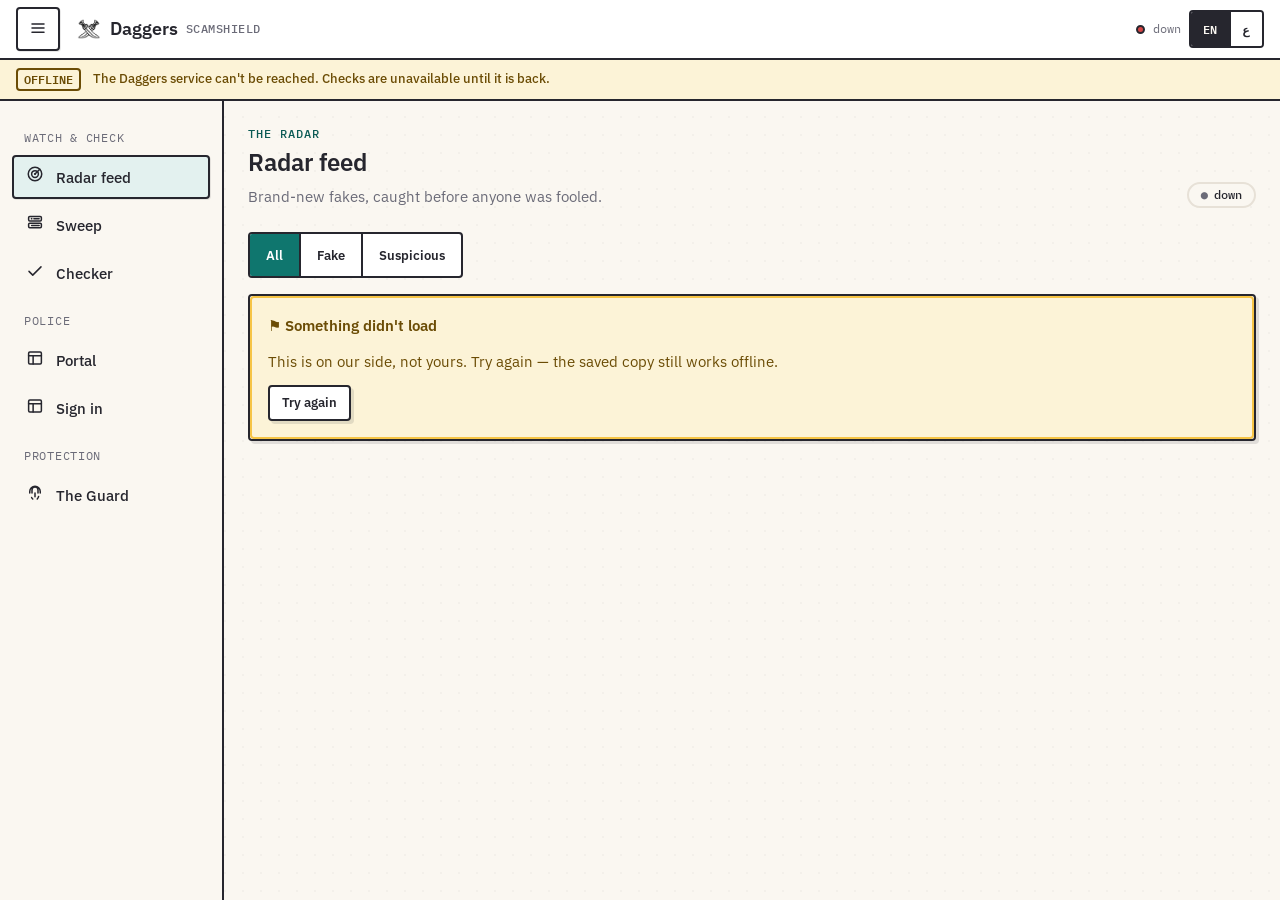
==== commit 6e93ec8f: "i did include the checker and the gaurdready to merg" ====
--- a/web/index.html
+++ b/web/index.html
@@ -4,7 +4,7 @@
   <meta charset="utf-8">
   <meta name="viewport" content="width=device-width, initial-scale=1, viewport-fit=cover">
   <title>Daggers — SCAMSHIELD</title>
-  <meta name="description" content="Daggers protects people from scam websites, messages, and numbers — and reports confirmed scams to Abu Dhabi Police with the evidence attached.">
+  <meta name="description" content="Daggers checks suspicious websites and messages and records every result for investigators. Unofficial prototype — not an Abu Dhabi Police service.">
   <meta name="theme-color" content="#0F766E">
   <meta name="color-scheme" content="light">
   <link rel="manifest" href="./manifest.json">
@@ -36,10 +36,6 @@
         <span class="dot" aria-hidden="true"></span>
         <span class="hb-label mono" id="hbLabel">live</span>
       </span>
-      <span class="chip" id="connectionChip" role="status" data-i18n-aria="top.modeLive" aria-label="LIVE">
-        <span class="chip-k" aria-hidden="true">●</span>
-        <span class="mono" id="connectionLabel" data-i18n="top.modeLive">LIVE</span>
-      </span>
       <div class="lang-switch" id="langSwitch" role="group" data-i18n-aria="top.switchLang" aria-label="Language">
         <button type="button" data-lang="en" aria-pressed="true">EN</button>
         <button type="button" data-lang="ar" aria-pressed="false" lang="ar">ع</button>
@@ -48,7 +44,7 @@
   </header>
 
   <div class="banner" id="banner" role="status">
-    <span class="banner-tag" id="bannerTag" data-i18n="top.offlineTag">OFFLINE</span>
+    <span class="banner-tag" id="bannerTag">OFFLINE</span>
     <span id="bannerText"></span>
   </div>
 
@@ -57,9 +53,9 @@
     <a class="nav-link" href="#/feed" data-nav="feed"><span data-icon="radar"></span><span data-i18n="nav.feed">Radar feed</span></a>
     <a class="nav-link" href="#/sweep" data-nav="sweep"><span data-icon="sweep"></span><span data-i18n="nav.sweep">Sweep</span></a>
     <a class="nav-link" href="#/check" data-nav="check"><span data-icon="check"></span><span data-i18n="nav.check">Checker</span></a>
-    <a class="nav-link" href="#/number" data-nav="number"><span data-icon="phone"></span><span data-i18n="nav.number">Numbers</span></a>
     <span class="nav-group-label" data-i18n="nav.groupPolice">Police</span>
     <a class="nav-link" href="#/portal" data-nav="portal"><span data-icon="portal"></span><span data-i18n="nav.portal">Portal</span><span class="nav-badge" id="navReportCount" hidden></span></a>
+    <a class="nav-link" href="#/login" data-nav="login"><span data-icon="portal"></span><span id="navAuthLabel">Sign in</span></a>
     <span class="nav-group-label" data-i18n="nav.groupGuard">Guard</span>
     <a class="nav-link" href="#/guard" data-nav="guard"><span data-icon="finger"></span><span data-i18n="nav.guard">The Guard</span></a>
   </nav>
@@ -68,20 +64,9 @@
   <main class="main" id="main" tabindex="-1">
     <noscript><div class="card"><h1>Daggers</h1><p>Please enable JavaScript — the Daggers console is a small app that runs in your browser.</p></div></noscript>
     <div id="view" aria-live="polite"></div>
+    <div class="card" id="bootError" hidden><p><strong>Daggers</strong> — The app didn't start. Reload the page to try again.</p></div>
   </main>
 
-  <script type="module">
-    import { boot } from "./js/app.js";
-    boot().catch((err) => {
-      console.error(err);
-      const v = document.getElementById("view");
-      if (v) v.innerHTML = `<div class="card"><h1>Daggers</h1><p>The app didn't start. Reload the page to try again.</p></div>`;
-    });
-    if ("serviceWorker" in navigator) {
-      window.addEventListener("load", () => {
-        navigator.serviceWorker.register("./sw.js").catch(() => { /* fine without SW */ });
-      });
-    }
-  </script>
+  <script type="module" src="./js/main.js"></script>
 </body>
 </html>
--- a/web/css/base.css
+++ b/web/css/base.css
@@ -20,7 +20,7 @@
   text-rendering: optimizeLegibility;
 }
 
-/* ---------- AR typography contract ------------------------ */
+/* ---------- AR typography contract (WS3 §6) ---------------- */
 html[lang="ar"] body {
   font-family: var(--font-ar);
   line-height: var(--lh-ar-body);
--- a/web/css/layout.css
+++ b/web/css/layout.css
@@ -106,7 +106,7 @@
 }
 html[lang="ar"] .page-head .page-kicker { letter-spacing: 0; }
 
-/* ---------------- banner (offline / availability) -------- */
+/* ---------------- banner (offline / demo) ------------------ */
 .banner {
   grid-area: banner;
   display: none;
@@ -117,6 +117,7 @@
   font-size: var(--fs-sm); font-weight: 500;
 }
 .banner.is-on { display: flex; }
+.banner.is-demo { background: var(--accent-tint); color: var(--accent-deep); }
 .banner .banner-tag {
   font-family: var(--font-mono); font-size: var(--fs-xs); font-weight: 600;
   border: 2px solid currentColor; border-radius: var(--radius);
--- a/web/css/components.css
+++ b/web/css/components.css
@@ -96,8 +96,6 @@
   padding: 2px var(--s3); max-width: 100%;
 }
 .chip .chip-k { color: var(--ink-muted); }
-.chip.is-down { border-color: var(--tag-fake); background: var(--tag-fake-bg); color: var(--tag-fake-ink); }
-.chip.is-down .chip-k { color: currentColor; }
 .chip-reason { border-radius: var(--radius); border-color: var(--ink); background: var(--surface); }
 .chips { display: flex; flex-wrap: wrap; gap: var(--s2); }
 
@@ -504,3 +502,55 @@
 .portal-table tbody tr { height: 48px; }
 .portal-table tbody tr td { padding-block: 10px; }
 .portal-table .auto-chip { display: inline-flex; align-items: center; min-height: 22px; }
+
+/* ---------------- live Checker + shared analysis ------------------- */
+.pre-wrap { white-space: pre-wrap; overflow-wrap: anywhere; }
+.check-input { min-height: 132px; font-size: var(--fs-md); }
+.check-input[aria-invalid="true"] { outline: 3px solid var(--tag-fake); outline-offset: 1px; }
+.field-error { color: var(--tag-fake-ink); font-size: var(--fs-sm); margin-block-start: var(--s1); }
+.check-meta { display: flex; flex-wrap: wrap; gap: var(--s2); align-items: center; justify-content: space-between;
+  font-size: var(--fs-xs); color: var(--ink-muted); }
+.progress-steps { list-style: none; margin: 0; padding: 0; display: grid; gap: var(--s2); }
+.progress-steps li { display: flex; gap: var(--s2); align-items: center; color: var(--ink-muted); font-size: var(--fs-sm); }
+.progress-steps li::before { content: "○"; font-family: var(--font-mono); }
+.progress-steps li.is-active { color: var(--ink); font-weight: 600; }
+.progress-steps li.is-active::before { content: "◐"; color: var(--accent); }
+.progress-steps li.is-done::before { content: "●"; color: var(--accent); }
+
+.check-list { list-style: none; margin: 0; padding: 0; display: grid; gap: var(--s2); }
+.check-item { display: grid; grid-template-columns: auto 1fr; gap: var(--s1) var(--s3); align-items: baseline;
+  padding-block: var(--s2); border-block-end: 1px solid var(--line-soft); }
+.check-item:last-child { border-block-end: 0; }
+.check-status { font-family: var(--font-mono); font-size: var(--fs-xs); text-transform: uppercase;
+  border: 2px solid currentColor; border-radius: var(--radius); padding-inline: 6px; }
+.check-name { font-weight: 600; }
+.check-detail { grid-column: 2; font-size: var(--fs-xs); color: var(--ink-muted); overflow-wrap: anywhere; }
+.check-item.is-completed .check-status { color: var(--tag-safe-ink); }
+.check-item.is-not_applicable .check-status { color: var(--ink-muted); }
+.check-item.is-incomplete .check-status,
+.check-item.is-unavailable .check-status { color: var(--tag-warn-ink); }
+
+.signal-group-title { font-family: var(--font-mono); font-size: var(--fs-xs); text-transform: uppercase;
+  color: var(--ink-muted); margin-block-start: var(--s2); }
+html[lang="ar"] .signal-group-title { text-transform: none; }
+.signal { border: var(--border-soft); border-radius: var(--radius); background: var(--paper); }
+.signal > summary { display: flex; gap: var(--s3); align-items: center; padding: var(--s2) var(--s3);
+  cursor: pointer; list-style: none; font-size: var(--fs-sm); }
+.signal > summary::-webkit-details-marker { display: none; }
+.signal > summary::before { content: "▸"; font-family: var(--font-mono); color: var(--ink-muted); }
+html[dir="rtl"] .signal > summary::before { content: "◂"; }
+.signal[open] > summary::before { content: "▾"; }
+.signal > summary:focus-visible { outline: 3px solid var(--accent); outline-offset: 1px; }
+.signal-title { flex: 1; }
+.signal-weight { font-size: var(--fs-xs); color: var(--ink-muted); }
+.signal > .kv { padding: 0 var(--s3) var(--s3); }
+.signal q { quotes: "“" "”"; background: var(--tag-warn-bg); padding-inline: 2px; }
+
+.filters { display: grid; gap: var(--s3); grid-template-columns: repeat(auto-fit, minmax(150px, 1fr)); align-items: end; }
+.filters .field { margin: 0; }
+.select { appearance: auto; }
+.pager { display: flex; gap: var(--s2); align-items: center; justify-content: flex-end; margin-block-start: var(--s3); }
+@media (max-width: 640px) {
+  .check-item { grid-template-columns: 1fr; }
+  .check-detail { grid-column: 1; }
+}
